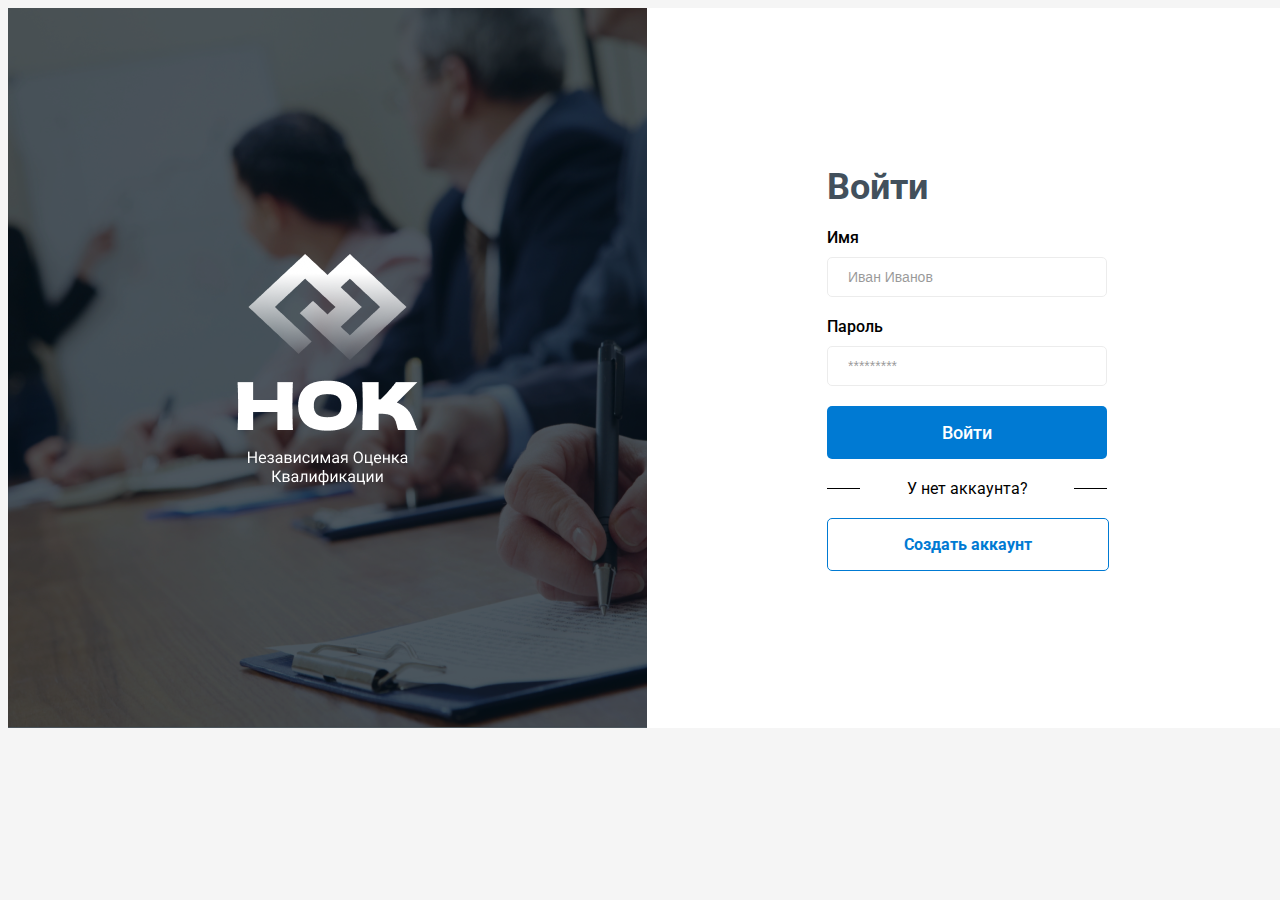
==== log_akk.html @ b41ae6cb "9" ====
<html lang="en">
<head>
    <meta charset="UTF-8">
    <meta http-equiv="X-UA-Compatible" content="IE=edge">
    <meta name="viewport" content="width=device-width, initial-scale=1.0">
    <link rel="stylesheet" href="style.css">
    <title>log in to your account</title>
</head>
<body>

    <div class="page-1">

        <img src="img/img-1.png" alt="">

        <div class="page-1__content">

            <p class="page-1__content__text-registration">Войти</p>

            <p class="page-1__content__text-name">Имя</p>

            <input class="page-1__content__name-input" type="text" value="Иван Иванов"> 

            <p class="page-1__content__text-password">Пароль</p>

            <input class="page-1__content__password-input" type="text" value="*********">

            <div class="page-1__content__button-create-akk">

                <p class="page-1__content__button-create-akk__text">Войти</p>

            </div>

            <div class="page-1__content__text-have-akk">

                <div class="page-1__content__text-have-akk__bands"></div>

                <p class="page-1__content__text-have-akk-text">У нет аккаунта?</p>

                <div class="page-1__content__text-have-akk__bands"></div>

            </div>

            <a href="/index.html" style="text-decoration: none;">
            <div class="page-1__content__button-enter">
                <p class="page-1__content__button-enter__text">Создать аккаунт</p>
            </div>
</a>
        </div>

    </div>
    
</body>
</html>
---- style.css ----
/* page-1 0101010101101010101010101010101011010101010101010101010001011011101010100110101101001011110101010101101111101010101011110110110101110101110 */  
@import url('https://fonts.googleapis.com/css2?family=Inter&family=Roboto&display=swap');
body {
    background: #F5F5F5;
    
}
.page-1 {
    display: flex;
    width: 1279px;
    height: 720px;
    background: #fff;
    margin: 0 auto;
}
.page-1__content {
    width: 280px;
    margin: auto;
    font-family: 'Roboto';
}
.page-1__content__text-registration {
    font-size: 36px;
    font-weight: 700;
    margin: 0;
    color: #42505C;
}
.page-1__content__text-name,
.page-1__content__text-tel-num,
.page-1__content__text-password {
    font-size: 16px;
    font-weight: 500;
    margin: 0;
    margin-top: 20px;
}
.page-1__content__name-input,
.page-1__content__tele-num-input,
.page-1__content__password-input {
    color: #D1D1D1;
    color: #000000;
    opacity: 0.4;
    width: 100%;
    padding: 0;
    padding: 11px 20px 11px;
    border: 1px solid #D1D1D1;
    border-radius: 5px;
    margin-top: 10px;
    font-size: 14px;
}
.page-1__content__password-input:focus{
    color: rgb(0, 0, 0);
    border: 1px solid #c5c2c2;
}
.page-1__content__button-create-akk {
    display: flex;
    width: 100%;
    height: 53px;
    background: #007AD3;
    border-radius: 5px;
    margin-top: 20px;
}
.page-1__content__button-create-akk__text {
    color: #fff;
    margin: auto;
    font-size: 18px;
    font-weight: 500;
}
.page-1__content__text-have-akk {
    display: flex;
    width: 100%;
    background: #007bd300;
    align-items: center;
    justify-content: space-between;
    margin: 0;
    margin-top: 20px;
}

.page-1__content__text-have-akk-text {
    margin: 0;
}

.page-1__content__text-have-akk__bands {
    width: 33px;
    height: 1px;
    background: #000;
}

.page-1__content__button-enter {
    display: flex;
    width: 100%;
    height: 51px;
    background: #ad5d5d00;
    border: 1px solid #007AD3;
    border-radius: 5px;
    margin-top: 20px;
}
.page-1__content__button-enter__text {
    margin: auto;
    color: #007AD3;
    font-weight: 700;
}

/* PHONE NUMBER CMS */

.div-ph-num-sms {
    display: flex;
    width: 480px;
    height: 425px;
    border-radius: 10px;
    background: #fff;
    margin: 0 auto;
}
.div-ph-num-sms__content {
    position: absolute;
    width: 280px;
    margin-left: 100px;
    margin-top: 70px;
}

.div-ph-num-sms__main-text {
    font-size: 36px;
    font-weight: 700;
    font-family: 'Roboto';
    color: #42505C;
    text-align: center;
    margin: 0;
}
.div-ph-num-sms__content__min-text {
    font-size: 18px;
    font-family: 'Inter';
    text-align: center;
    margin: 0;
    margin-top: 20px;
}
.div-ph-num-sms__content__list-num {
    display: flex;
    width: 100%;
    height: 36px;
    margin-top: 20px;
}
.div-ph-num-sms__content__list-num__input-num-1 {
    width: 39px;
    padding: 15px;
    margin-right: 9px;
    border: 1px solid #D1D1D1;
    border-radius: 5px;
    color: #000;
    opacity: 0.4;
}
.div-ph-num-sms__content__buttom-confirm {
    display: flex;
    width: 100%;
    height: 53px;
    background: #007AD3;
    border-radius: 5px;
    margin-top: 20px;
}
.div-ph-num-sms__content__buttom-confirm__text {
    color: #fff;
    font-size: 18px;
    font-weight: 700;
    font-family: 'Roboto';
    margin: auto;
}
.img-X {
    width: 26.33px;
    height: 26.33px;
    background: url(img/X.svg);
    margin-left: auto;
    margin-top: 20px;
    margin-right: 20px;
}
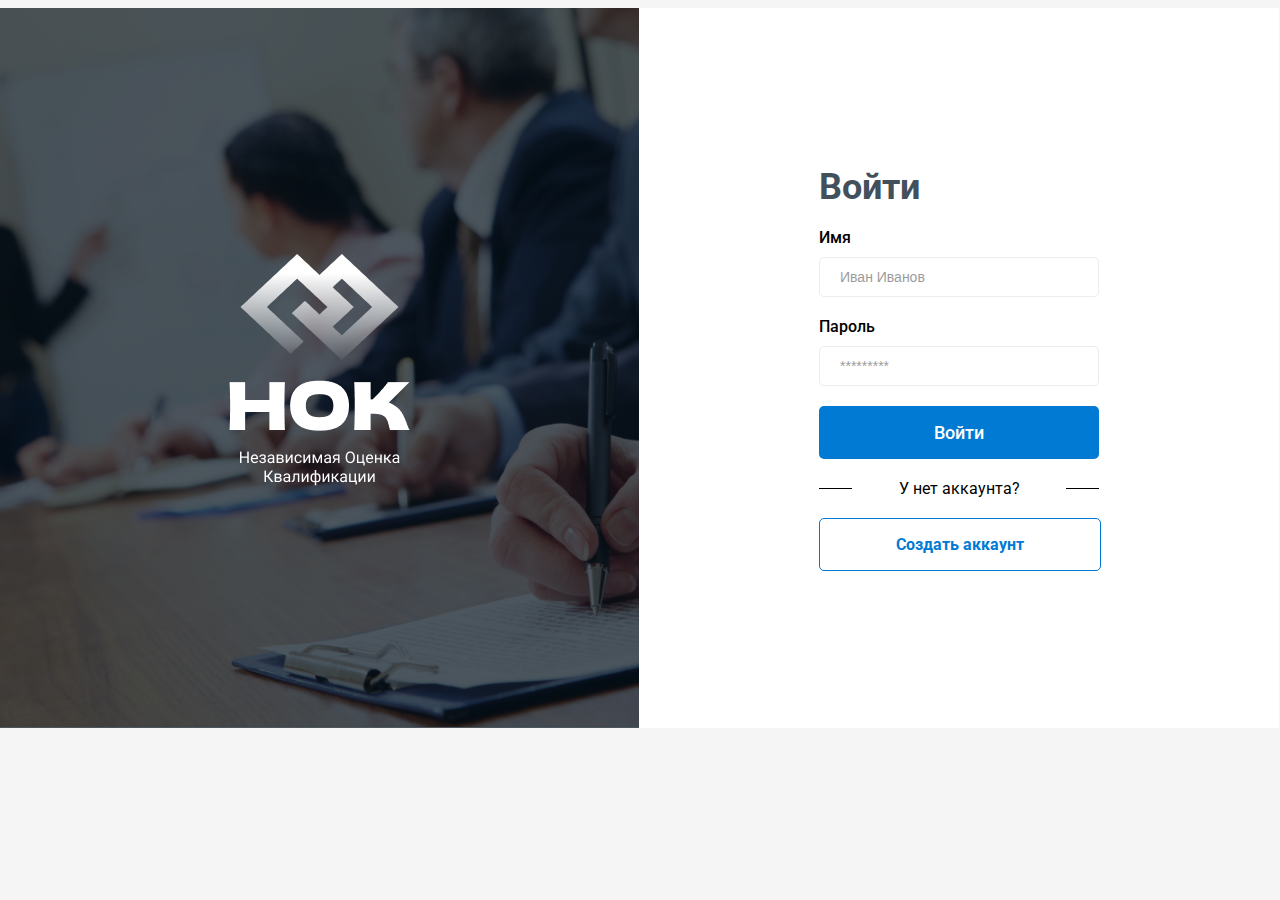
==== commit 72e2ffc8: "Update log_akk.html" ====
--- a/log_akk.html
+++ b/log_akk.html
@@ -10,11 +10,14 @@
 
     <div class="page-1">
 
-        <img src="img/img-1.png" alt="">
+        <img class="page-1-img" src="img/img-1.png" alt="">
+        <img class="page-1-img-pad" src="img/img-pad.png" alt="">
 
         <div class="page-1__content">
 
-            <p class="page-1__content__text-registration">Войти</p>
+            <div style="display: flex;">
+                <p class="page-1__content__text-registration">Войти</p>
+            </div>
 
             <p class="page-1__content__text-name">Имя</p>
 
@@ -44,10 +47,10 @@
             <div class="page-1__content__button-enter">
                 <p class="page-1__content__button-enter__text">Создать аккаунт</p>
             </div>
-</a>
+         </a>
         </div>
 
     </div>
     
 </body>
-</html>+</html>
--- a/style.css
+++ b/style.css
@@ -2,7 +2,7 @@
 @import url('https://fonts.googleapis.com/css2?family=Inter&family=Roboto&display=swap');
 body {
     background: #F5F5F5;
-    
+    margin-left: 0;
 }
 .page-1 {
     display: flex;
@@ -11,28 +11,78 @@
     background: #fff;
     margin: 0 auto;
 }
+@media(width < 1280px) {
+    .page-1 {
+        width: 99.99%;
+    }
+    .page-1-img {
+        height: 100%;
+    }
+}
+/*@media(width < 641px) { */
+    @media(width < 700px) {
+    .page-1 {
+        display: block;
+        width: 99.99%;
+        height: 881px;
+    }
+}
+/*@media(width < 641px) { */
+    @media(width < 700px) {
+    .page-1-img {
+       display: none;
+    }
+}
+/*@media(width < 641px) { */
+    @media(width < 700px) {
+    .page-1-img-pad {
+       display: block !important;
+       width: 99.99%;
+    }
+}
+.page-1-img-pad {
+    display: none;
+}
 .page-1__content {
     width: 280px;
     margin: auto;
     font-family: 'Roboto';
 }
+/*@media(width < 641px) { */
+    @media(width < 700px) {
+    .page-1__content {
+        margin-top: 30px;
+    }
+}
+@media(width < 445px) {
+    .page-1__content {
+        width: 300px;
+    }
+}
 .page-1__content__text-registration {
     font-size: 36px;
     font-weight: 700;
     margin: 0;
     color: #42505C;
+}
+@media(width < 445px) {
+    .page-1__content__text-registration {
+        margin: 0 auto;
+    }
 }
 .page-1__content__text-name,
 .page-1__content__text-tel-num,
 .page-1__content__text-password {
     font-size: 16px;
+    font-family: 'Roboto';
     font-weight: 500;
     margin: 0;
     margin-top: 20px;
 }
 .page-1__content__name-input,
 .page-1__content__tele-num-input,
-.page-1__content__password-input {
+.page-1__content__password-input,
+.page-1__content__name-input-red {
     color: #D1D1D1;
     color: #000000;
     opacity: 0.4;
@@ -43,6 +93,22 @@
     border-radius: 5px;
     margin-top: 10px;
     font-size: 14px;
+}
+.page-1__content__name-input-long,
+.page-1__content__name-input-long-red {
+    color: #D1D1D1;
+    color: #000000;
+    opacity: 0.4;
+    width: 296px;
+    padding: 0;
+    padding: 11px 20px 11px;
+    border: 1px solid #D1D1D1;
+    border-radius: 5px;
+    margin-top: 10px;
+    font-size: 14px;
+}
+.page-1__content__name-input-long-red {
+    background: #FFDFDF;
 }
 .page-1__content__password-input:focus{
     color: rgb(0, 0, 0);
@@ -99,7 +165,8 @@
 
 /* PHONE NUMBER CMS */
 
-.div-ph-num-sms {
+.div-ph-num-sms,
+.suc-pass-change {
     display: flex;
     width: 480px;
     height: 425px;
@@ -107,19 +174,33 @@
     background: #fff;
     margin: 0 auto;
 }
-.div-ph-num-sms__content {
+.suc-pass-change {
+    width: 503px;
+}
+.div-ph-num-sms__content,
+.suc-pass-change__content {
     position: absolute;
     width: 280px;
     margin-left: 100px;
     margin-top: 70px;
 }
-
+.suc-pass-change__content {
+    width: 303px;
+}
 .div-ph-num-sms__main-text {
     font-size: 36px;
     font-weight: 700;
     font-family: 'Roboto';
     color: #42505C;
     text-align: center;
+    margin: 0;
+}
+
+.div-password-change__main-text {
+    font-size: 36px;
+    font-weight: 700;
+    font-family: 'Roboto';
+    color: #42505C;
     margin: 0;
 }
 .div-ph-num-sms__content__min-text {
@@ -144,7 +225,8 @@
     color: #000;
     opacity: 0.4;
 }
-.div-ph-num-sms__content__buttom-confirm {
+.div-ph-num-sms__content__buttom-confirm,
+.suc-pass-change__content__button-log {
     display: flex;
     width: 100%;
     height: 53px;
@@ -152,7 +234,13 @@
     border-radius: 5px;
     margin-top: 20px;
 }
-.div-ph-num-sms__content__buttom-confirm__text {
+.suc-pass-change__content__button-log {
+    width: 280px;
+    margin: 0 auto;
+    margin-top: 20px;
+}
+.div-ph-num-sms__content__buttom-confirm__text,
+.suc-pass-change__content__button-log__text {
     color: #fff;
     font-size: 18px;
     font-weight: 700;
@@ -167,3 +255,62 @@
     margin-top: 20px;
     margin-right: 20px;
 }
+.suc-pass-change__content__check-mark {
+    width: 99px;
+    height: 99px;
+    background: url(img/Check-mark.svg);
+    margin: 0 auto;
+}
+.suc-pass-change__content__main-text {
+    font-size: 22px;
+    font-weight: 700;
+    font-family: 'Roboto';
+    line-height: 25.78px;
+    color: #42505C;
+    white-space: nowrap;
+    text-align: center;
+    margin: 0;
+    margin-top: 20px;
+}
+.suc-pass-change__content__text-2 {
+    position: relative;
+    font-size: 16px;
+    font-weight: 400;
+    font-family: 'Inter';
+    text-align: center;
+}
+.personal-acc-main-page {
+    width: 997px;
+    height: 889px;
+    background: #fff;
+    margin: 0 auto;
+}
+.personal-acc-main-page__content {
+    position: absolute;
+    margin: 0;
+    margin-left: 158px;
+    margin-top: 46px;
+    white-space: nowrap;
+}
+.personal-acc-main-page__content__main-text {
+    font-size: 36px;
+    font-weight: 700;
+    font-family: 'Roboto';
+    color: #42505C;
+    margin: 0;
+}
+.personal-acc-main-page__content__div-2 {
+    margin-left: 10px;
+}
+.personal-acc-main-page__content__avatar {
+    display: flex;
+    width: 92px;
+    height: 92px;
+    background: #007AD3;
+    border-radius: 5px;
+    margin-left: 10px;
+    margin-top: 48px;
+}
+.personal-acc-main-page__content__avatar {
+    margin: auto;
+}
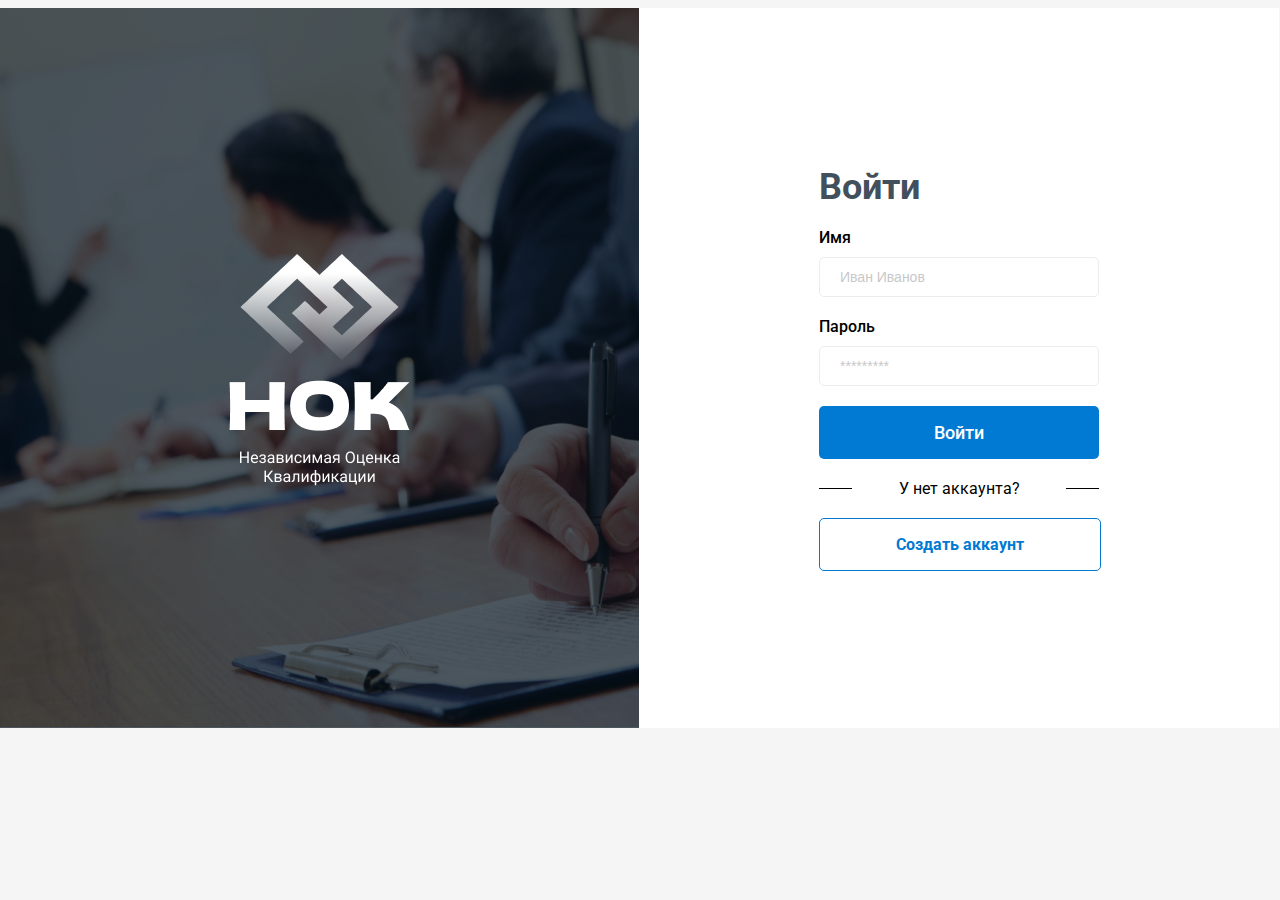
==== commit 54730c23: "Update log_akk.html" ====
--- a/log_akk.html
+++ b/log_akk.html
@@ -21,11 +21,11 @@
 
             <p class="page-1__content__text-name">Имя</p>
 
-            <input class="page-1__content__name-input" type="text" value="Иван Иванов"> 
+            <input class="page-1__content__name-input" type="text" placeholder="Иван Иванов"> 
 
             <p class="page-1__content__text-password">Пароль</p>
 
-            <input class="page-1__content__password-input" type="text" value="*********">
+            <input class="page-1__content__password-input" type="text" placeholder="*********">
 
             <div class="page-1__content__button-create-akk">
 
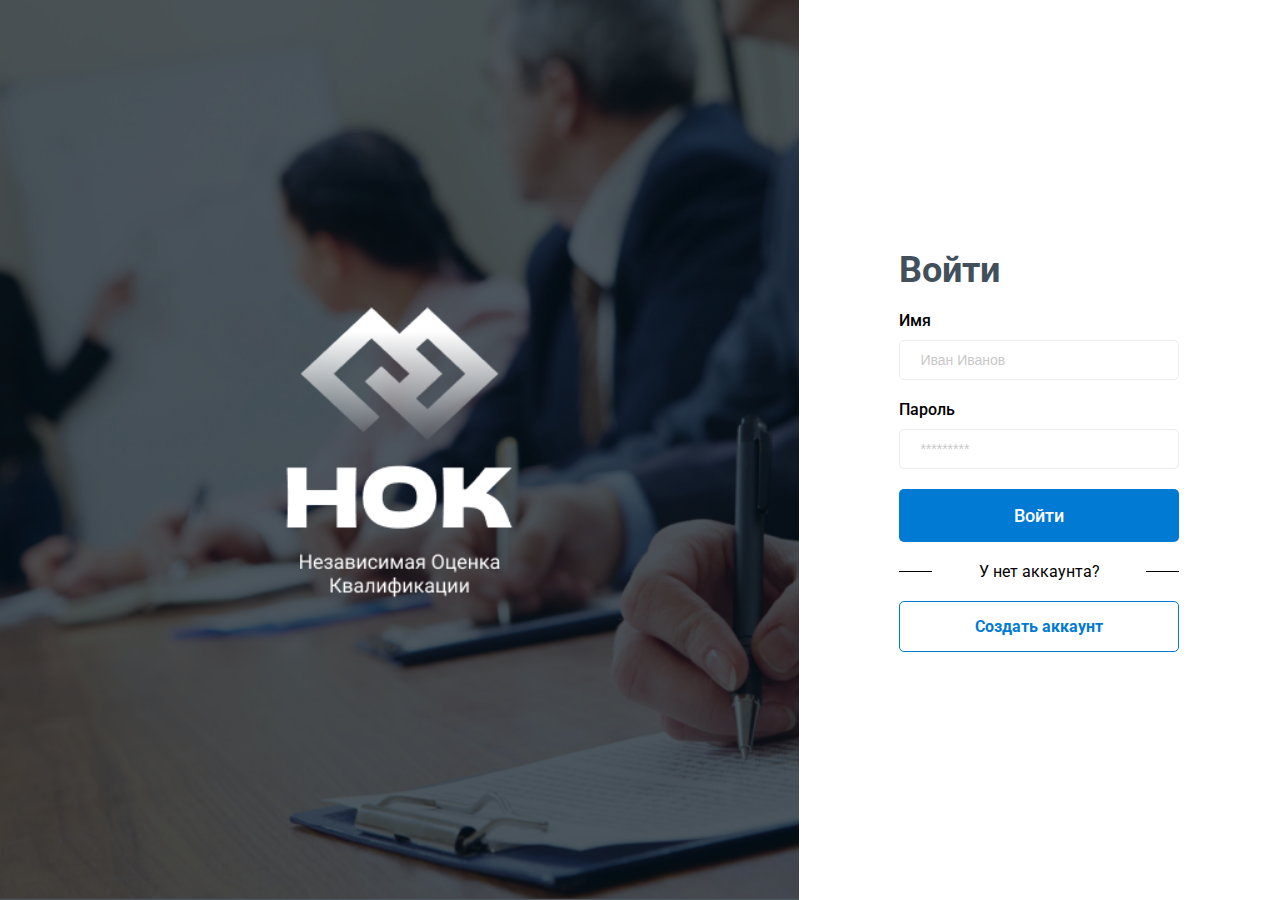
==== commit 198dcb2b: "Update log_akk.html" ====
--- a/log_akk.html
+++ b/log_akk.html
@@ -52,5 +52,7 @@
 
     </div>
     
+     <script src="main.js"></script>
+    
 </body>
 </html>
--- a/style.css
+++ b/style.css
@@ -3,17 +3,35 @@
 body {
     background: #F5F5F5;
     margin-left: 0;
+    height: 100%;
+    display: flex; 
+    margin: 0 auto;
+    -webkit-box-orient: vertical;
+    -webkit-box-direction: normal;
+     background: #fff;
+}
+* {
+    -webkit-box-sizing: border-box;
+    box-sizing: border-box;
 }
 .page-1 {
     display: flex;
     width: 1279px;
+    width: 100%;
     height: 720px;
+    height: 100%;
     background: #fff;
-    margin: 0 auto;
-}
+    margin-top: auto;
+    margin-bottom: auto;
+   
+}
+.page-1-img {
+        height: 100%;
+    }
 @media(width < 1280px) {
     .page-1 {
-        width: 99.99%;
+       /* width: 99.99%; */
+        display: flex;
     }
     .page-1-img {
         height: 100%;
@@ -23,14 +41,19 @@
     @media(width < 700px) {
     .page-1 {
         display: block;
-        width: 99.99%;
+       /* width: 100%;  */
         height: 881px;
+        margin: 0 auto;
+        -webkit-box-flex: 1;
     }
 }
 /*@media(width < 641px) { */
     @media(width < 700px) {
     .page-1-img {
-       display: none;
+      /* display: none; */
+      width: 0;
+      height: 0;
+       
     }
 }
 /*@media(width < 641px) { */
@@ -38,6 +61,10 @@
     .page-1-img-pad {
        display: block !important;
        width: 99.99%;
+       -webkit-box-flex: 1;
+    -webkit-flex: 1 0 auto;
+    -ms-flex: 1 0 auto;
+    flex: 1 0 auto;
     }
 }
 .page-1-img-pad {
@@ -93,6 +120,27 @@
     border-radius: 5px;
     margin-top: 10px;
     font-size: 14px;
+}
+.page-1__content__name-input:focus {
+   outline: none;
+}
+.page-1__content__tele-num-input:focus {
+   outline: none;
+}
+.page-1__content__password-input:focus {
+   outline: none;
+}
+.page-1__content__name-input-red:focus {
+   outline: none;
+}
+.page-1__content__name-input:focus {
+  outline: none;
+}
+.page-1__content__name-input-long:focus {
+   outline: none;
+}
+.page-1__content__name-input-long-red:focus {
+   outline: none;
 }
 .page-1__content__name-input-long,
 .page-1__content__name-input-long-red {
@@ -287,10 +335,12 @@
 }
 .personal-acc-main-page__content {
     position: absolute;
+    width: 642px;
     margin: 0;
     margin-left: 158px;
     margin-top: 46px;
     white-space: nowrap;
+    background: firebrick;
 }
 .personal-acc-main-page__content__main-text {
     font-size: 36px;
@@ -304,13 +354,57 @@
 }
 .personal-acc-main-page__content__avatar {
     display: flex;
+    position: relative;
     width: 92px;
     height: 92px;
     background: #007AD3;
     border-radius: 5px;
     margin-left: 10px;
-    margin-top: 48px;
-}
-.personal-acc-main-page__content__avatar {
-    margin: auto;
-}
+    margin-top: 49px;
+    float: right;
+}
+.personal-acc-main-page__content__avatar img{
+    margin: auto;
+}
+.personal-acc-main-page__content__text1 {
+    position: absolute;
+    font-family: 'Roboto';
+    font-size: 14px;
+    color: #42505C;
+    margin-top: 20px;
+}
+.personal-acc-main-page__content__text1 span {
+    color: #FF7235;
+}
+.personal-acc-main-page__content__button-save {
+    display: flex;
+    width: 204px;
+    height: 53px;
+    border-radius: 5px;
+    background: #007AD3;
+    float: right;
+    margin-top: 20px;
+}
+.personal-acc-main-page__content__button-save p{
+    font-size: 18px;
+    font-weight: 700;
+    font-family: 'Roboto';
+    color: #fff;
+    margin: auto;
+}
+.button-glaz {
+  position: absolute;
+  width: 27px;
+  height: 20px;
+  margin-left: -40px;
+  margin-top: 18px;
+  z-index: 4;
+  border: none;
+  background: url(img/glaz-none.svg);
+}
+.show-button-glaz {
+  background: url(img/glaz.svg);
+}
+.input-pass-div {
+  align-items: center;
+}
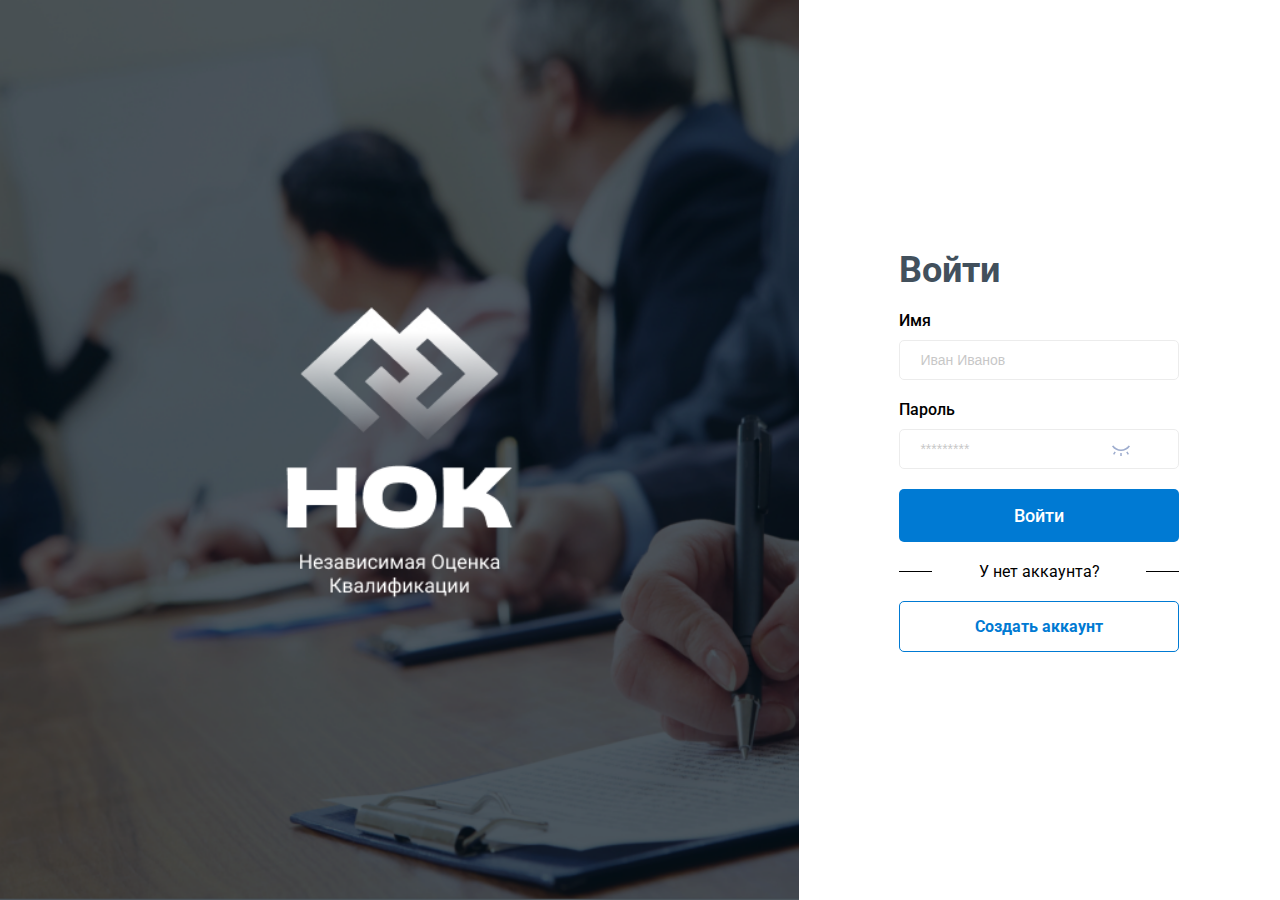
==== commit 79b81939: "Update log_akk.html" ====
--- a/log_akk.html
+++ b/log_akk.html
@@ -25,7 +25,12 @@
 
             <p class="page-1__content__text-password">Пароль</p>
 
-            <input class="page-1__content__password-input" type="text" placeholder="*********">
+            <input class="page-1__content__password-input" type="text" placeholder="*********" id="password">
+            <button
+                class="button-glaz"
+                id="toggle-visibility"
+                onclick="glaz()"
+              ></button>
 
             <div class="page-1__content__button-create-akk">
 
--- a/style.css
+++ b/style.css
@@ -396,7 +396,7 @@
   position: absolute;
   width: 27px;
   height: 20px;
-  margin-left: -40px;
+  margin-left: -70px;
   margin-top: 18px;
   z-index: 4;
   border: none;
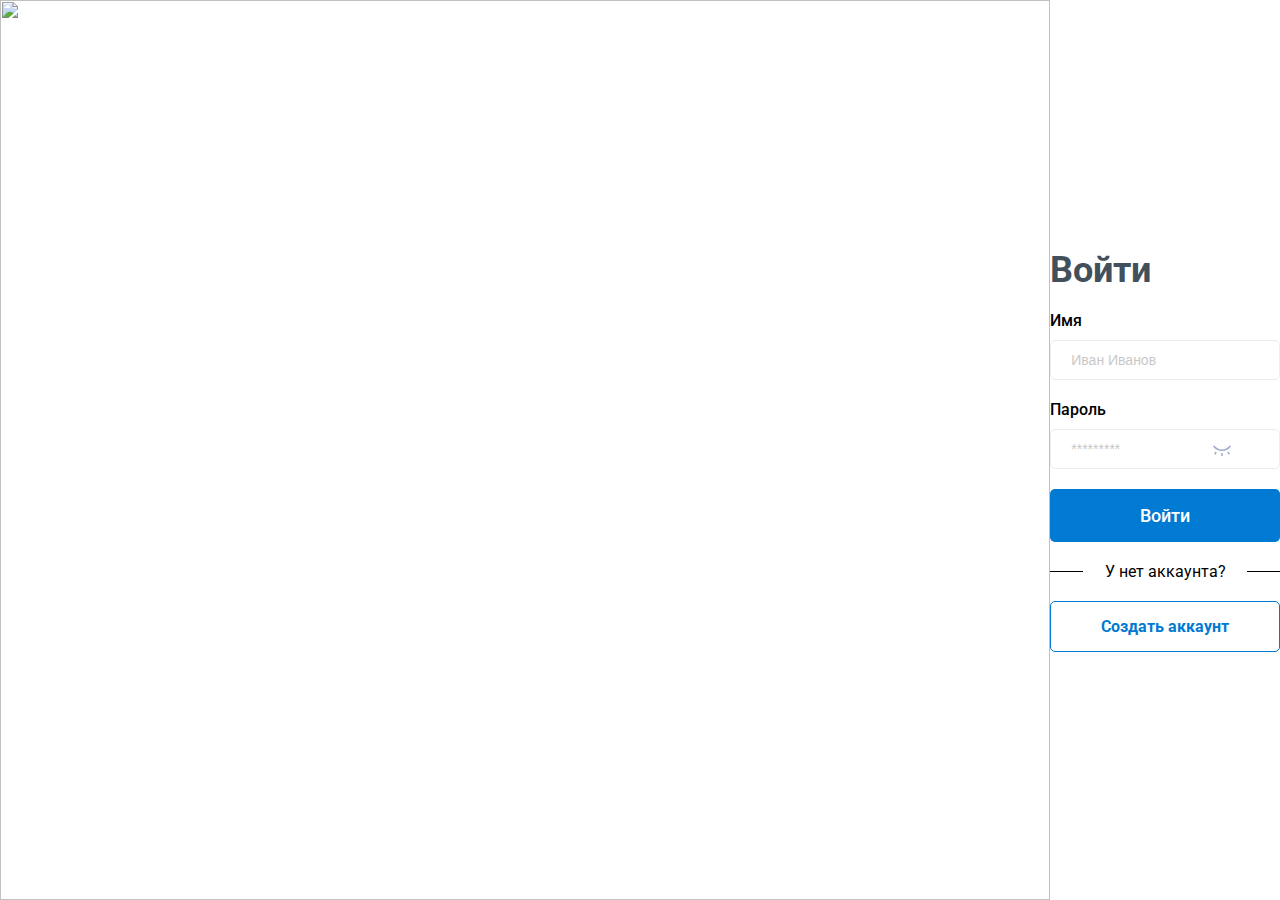
==== commit 24388f6a: "Update log_akk.html" ====
--- a/log_akk.html
+++ b/log_akk.html
@@ -10,7 +10,7 @@
 
     <div class="page-1">
 
-        <img class="page-1-img" src="img/img-1.png" alt="">
+        <img class="page-1-img" src="img/img-1.svg" alt="">
         <img class="page-1-img-pad" src="img/img-pad.png" alt="">
 
         <div class="page-1__content">
--- a/style.css
+++ b/style.css
@@ -408,3 +408,208 @@
 .input-pass-div {
   align-items: center;
 }
+.fuction-main-page {
+  background: #eff4f7;
+}
+
+.body-fuction {
+  background: #eff4f7;
+}
+.fuction-main-page__content {
+  width: 100%;
+  margin-top: 0 !important;
+}
+.fuction-content__white-top-block {
+  display: flex;
+  width: 100%;
+  height: 244px;
+  background: #fff;
+}
+.green-block {
+  display: flex;
+  width: calc(100% - 78px);
+  height: 124px;
+  background: #00bc00;
+  margin-left: 45px;
+  margin-top: 86px;
+  color: #fff;
+  font-family: "Roboto";
+  font-weight: 700;
+}
+.green-block__content {
+  display: flex;
+  width: 100%;
+  margin-top: 31.5px;
+  margin-left: 30px;
+  align-items: center;
+  margin-top: auto;
+  margin-bottom: auto;
+}
+.green-block__content2 {
+  display: flex;
+  width: 100%;
+  margin-top: 31.5px;
+  margin-left: 30px;
+  margin-top: auto;
+  margin-bottom: auto;
+  align-items: center;
+}
+.green-block__main-text {
+  font-size: 26px;
+  margin: 0;
+}
+.green-block__min-text {
+  font-size: 18px;
+  font-weight: 400;
+  margin: 0;
+  margin-top: 10px;
+}
+.green-block__right-button {
+  display: flex;
+  width: 154px;
+  height: 51px;
+  border-radius: 5px;
+  background: #fff;
+  margin-left: auto;
+  margin-right: 60px;
+}
+.green-block__right-button p {
+  font-size: 18px;
+  color: #00bc00;
+  margin: auto;
+}
+.fuction-main-page__content2 {
+  display: flex;
+  width: 1110px;
+  width: calc(100% - 83px);
+  height: 406px;
+
+  margin: auto;
+  margin-top: 32px;
+}
+.fuction-main-page__content2__block1,
+.fuction-main-page__content2__block2 {
+  display: flex;
+  width: calc(50% - 10px);
+  width: 100%;
+  height: 343px;
+  background: #fff;
+  font-family: "Roboto";
+  font-weight: 700;
+}
+.fuction-main-page__content2__block2 {
+}
+.content2__block1__content,
+.content2__block2__content {
+  margin-top: 20px;
+  margin-left: 30px;
+}
+.content2__block1__main-text,
+.content2__block2__main-text {
+  font-size: 36px;
+  color: #007ad3;
+  margin: 0;
+}
+.content2__block1__list {
+  font-size: 18px;
+  color: #03111b4d;
+  padding: 0;
+  margin: 0;
+  padding-left: 30px;
+  margin-top: 10px;
+  white-space: normal;
+}
+.content2__block2__medium-text {
+  font-size: 18px;
+  color: #03111b4d;
+  margin: 0;
+  margin-top: 10px;
+  white-space: normal;
+}
+@media (width <= 1450px) {
+  .content2__block2__medium-text span {
+    white-space: normal;
+  }
+}
+.content2__block2__blue-text1,
+.content2__block2__blue-text2 {
+  font-size: 18px;
+  color: #007ad3;
+  margin: 0;
+  margin-top: 10px;
+}
+.content2__block2__blue-text1-v2 {
+  font-size: 18px;
+  color: #007ad3;
+  margin: 0;
+  margin-top: 55.5px;
+}
+.content2__block2__blue-text2-v2 {
+  font-size: 18px;
+  color: #007ad3;
+  margin: 0;
+  margin-top: 30px;
+}
+.content2__block2__blue-text2 {
+  margin-top: 20px;
+}
+.content2__block2__min-text1 {
+  font-size: 14px;
+  font-weight: 400;
+  color: #03111b4d;
+  margin: 0;
+  margin-top: 10px;
+}
+.content2__block2__band {
+  width: 100%;
+  height: 1px;
+  background: #007ad3;
+  margin-top: 30px;
+}
+.fuction-main-page__content2__block1-div,
+.fuction-main-page__content2__block2-div {
+  width: calc(50% - 10px);
+}
+.fuction-main-page__content2__block2-div {
+  margin-left: 20px;
+}
+.content2__button-get_access {
+  display: flex;
+  width: 380px;
+  height: 53px;
+  background: #007ad3;
+  border-radius: 5px;
+  margin: 0 auto;
+  margin-top: 20px;
+}
+.content2__button-get_access p {
+  font-size: 18px;
+  font-weight: 700;
+  font-family: "Roboto";
+  color: #fff;
+  margin: auto;
+  align-items: center;
+  margin-top: 16px;
+  margin-bottom: 16px;
+}
+/*.content2__button-get_access p::before {
+  content: url(img/lock.svg);
+  width: 59px;
+  height: 50px;
+  margin: 0;
+  margin-top: 10px;
+} */
+.content2__block1__button-arrow {
+  display: flex;
+  width: 60px;
+  height: 40px;
+  background: #007ad3;
+  border-radius: 5px;
+  margin-top: auto;
+  margin-left: auto;
+  margin-bottom: 20px;
+  margin-right: 30px;
+}
+.content2__block1__button-arrow img {
+  margin: auto;
+}
